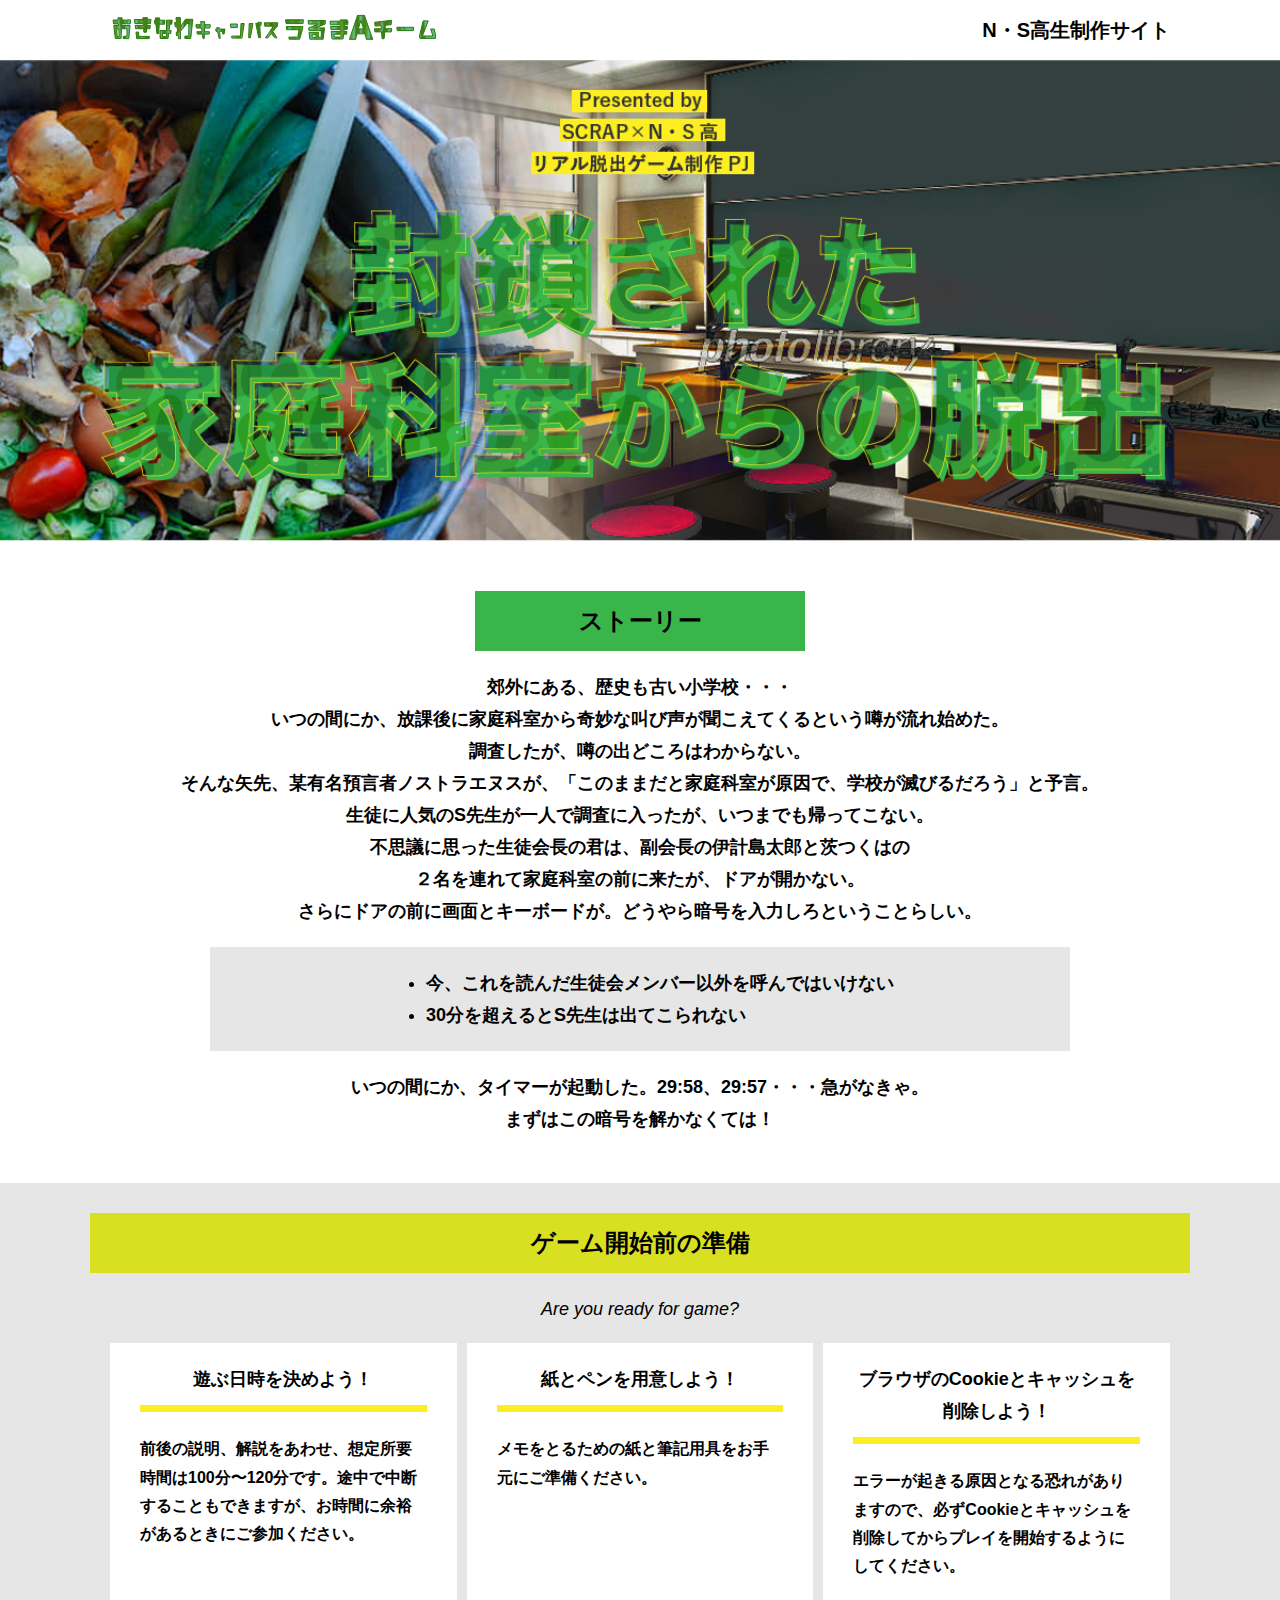
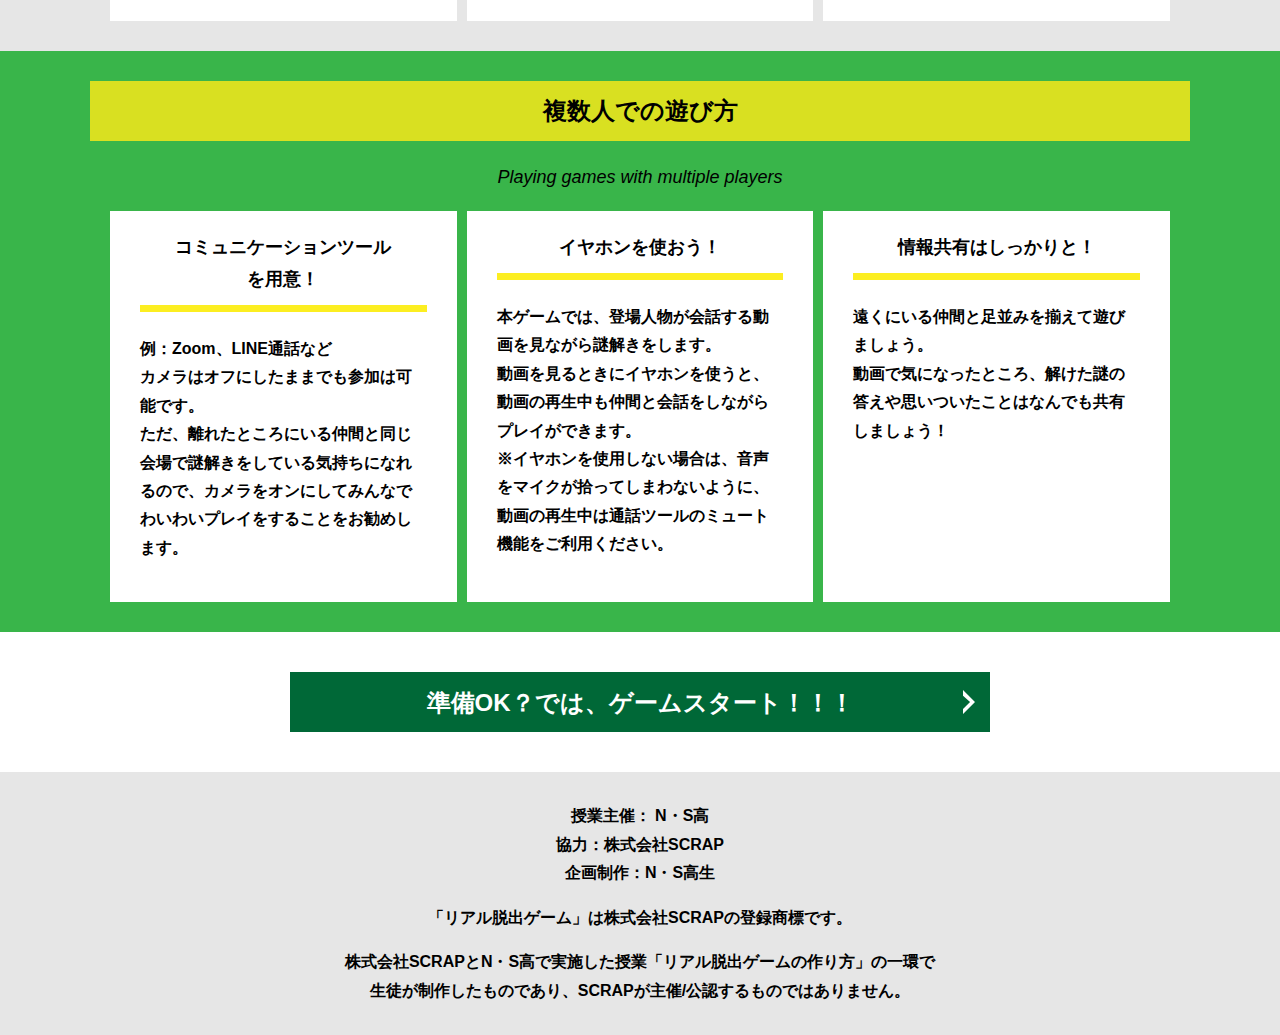
==== real-escape-game-v5/index.html @ c88e67f7 "Add files via upload" ====
<!DOCTYPE html>
<html lang="ja">
<head>
  <meta charset="UTF-8">
  <meta http-equiv="X-UA-Compatible" content="IE=edge">
  <meta name="viewport" content="width=device-width, initial-scale=1.0">
  <title>封鎖された家庭科室からの脱出 │ Project N</title>
  <link rel="stylesheet" href="assets/css/normalize.css">
  <link rel="stylesheet" href="assets/css/style.css">
</head>
<body>
  <svg width="0" height="0" class="hidden">
    <symbol xmlns="http://www.w3.org/2000/svg" viewBox="0 0 12.47 24.94" id="arrow" class="arrow_svg">
      <title>arrow</title>
      <polygon points="0 24.94 0 19.66 7.35 12.47 0 5.92 0 0 12.47 12.47 0 24.94"/>
    </symbol>
  </svg>
  <header class="header">
    <div class="container">
      <div class="header__logo"><img src="assets/images/logo.svg" alt="チームロゴ"></div>
      <div class="header__name">N・S高生制作サイト</div>
    </div>
  </header>
  <main class="main index-page">
    <!-- タイトルエリア　ここから -->
    <h1 class="main-title"><img src="assets/images/top-image.png" alt="Presented by SCRAP×N・S高リアル脱出ゲーム制作PJ 封鎖された家庭科室からの脱出"></h1>
    <!-- タイトルエリア　ここまで -->
    <section class="section section--story">
      <div class="container">
        <h2 class="section-title section-title--keycolor section-title--story">ストーリー</h2>
        <div class="story">
          <p class="text-center">郊外にある、歴史も古い小学校・・・<br>
            いつの間にか、放課後に家庭科室から奇妙な叫び声が聞こえてくるという噂が流れ始めた。<br>
            調査したが、噂の出どころはわからない。<br>
            そんな矢先、某有名預言者ノストラエヌスが、「このままだと家庭科室が原因で、学校が滅びるだろう」と予言。<br>
            生徒に人気のS先生が一人で調査に入ったが、いつまでも帰ってこない。<br>
            不思議に思った生徒会長の君は、副会長の伊計島太郎と茨つくはの<br>
            ２名を連れて家庭科室の前に来たが、ドアが開かない。<br>
            さらにドアの前に画面とキーボードが。どうやら暗号を入力しろということらしい。</p>
          <div class="story__note__outer bg-color--gray">
            <ul class="story__note">
              <li>今、これを読んだ生徒会メンバー以外を呼んではいけない</li>
              <li>30分を超えるとS先生は出てこられない</li>
            </ul>
          </div>
          <p class="text-center">いつの間にか、タイマーが起動した。29:58、29:57・・・急がなきゃ。<br>
            まずはこの暗号を解かなくては！</p>
        </div>
      </div>
    </section>
    <section class="section bg-color--gray">
      <div class="container">
        <h2 class="section-title">ゲーム開始前の準備</h2>
        <p class="font-eng text-center">Are you ready for game?</p>
        <!--
          class名"row"内のclass名"column"が横並びになります。
          改行する場合は以下のように追加してください。
          <div class="row">
            <div class="column">
              ～ 内容 ～
            </div>
          </div>
        -->
        <div class="row">
          <div class="column">
            <div class="card">
              <h3 class="card__title">遊ぶ日時を決めよう！</h3>
              <p class="card__content">前後の説明、解説をあわせ、想定所要時間は100分〜120分です。途中で中断することもできますが、お時間に余裕があるときにご参加ください。</p>
            </div>
          </div>
          <div class="column">
            <div class="card">
              <h3 class="card__title">紙とペンを用意しよう！</h3>
              <p class="card__content">メモをとるための紙と筆記用具をお手元にご準備ください。</p>
            </div>
          </div>
          <div class="column">
            <div class="card">
              <h3 class="card__title">ブラウザのCookieとキャッシュを<br>削除しよう！</h3>
              <p class="card__content">エラーが起きる原因となる恐れがありますので、必ずCookieとキャッシュを削除してからプレイを開始するようにしてください。</p>
            </div>
          </div>
        </div>
      </div>
    </section>
    <section class="section bg-color--keycolor">
      <div class="container">
        <h2 class="section-title">複数人での遊び方</h2>
        <p class="font-eng text-center">Playing games with multiple players</p>
        <div class="row">
          <div class="column">
            <div class="card">
              <h3 class="card__title">コミュニケーションツール<br>を用意！</h3>
              <p class="card__content">例：Zoom、LINE通話など<br>
                カメラはオフにしたままでも参加は可能です。<br>
                ただ、離れたところにいる仲間と同じ会場で謎解きをしている気持ちになれるので、カメラをオンにしてみんなでわいわいプレイをすることをお勧めします。</p>
            </div>
          </div>
          <div class="column">
            <div class="card">
              <h3 class="card__title">イヤホンを使おう！</h3>
              <p class="card__content">本ゲームでは、登場人物が会話する動画を見ながら謎解きをします。<br>
                動画を見るときにイヤホンを使うと、動画の再生中も仲間と会話をしながらプレイができます。<br>
                ※イヤホンを使用しない場合は、音声をマイクが拾ってしまわないように、動画の再生中は通話ツールのミュート機能をご利用ください。</p>
            </div>
          </div>
          <div class="column">
            <div class="card">
              <h3 class="card__title">情報共有はしっかりと！</h3>
              <p class="card__content">遠くにいる仲間と足並みを揃えて遊びましょう。<br>
                動画で気になったところ、解けた謎の答えや思いついたことはなんでも共有しましょう！</p>
            </div>
          </div>
        </div>
      </div>
    </section>
    <section class="section">
      <div class="container">
        <a class="btn" href="main.html">準備OK？では、ゲームスタート！！！<svg class="btn__arrow"><use xlink:href="#arrow"></use></svg></a>
      </div>
    </section>
  </main>
  <footer class="footer section bg-color--gray">
    <div class="container">
      <p class="text-center">授業主催： N・S高<br>協力：株式会社SCRAP<br>企画制作：N・S高生</p>
      <p class="text-center">「リアル脱出ゲーム」は株式会社SCRAPの登録商標です。</p>
      <p class="text-center">株式会社SCRAPとN・S高で実施した授業「リアル脱出ゲームの作り方」の一環で<br>生徒が制作したものであり、SCRAPが主催/公認するものではありません。</p>
    </div>
  </footer>
</body>
</html>
---- real-escape-game-v5/assets/css/style.css ----
@charset "UTF-8";
/****************************
 * 共通CSSのテンプレートです。
*****************************/
*,
*::before,
*::after {
  -webkit-box-sizing: border-box;
          box-sizing: border-box;
}

html {
  font-size: 18px;
  -webkit-box-sizing: border-box;
          box-sizing: border-box;
}

body {
  overflow-x: hidden;
  font-family: "游ゴシック体", "Yu Gothic", YuGothic, "ヒラギノ角ゴ Pro", "Hiragino Kaku Gothic Pro", "メイリオ", "Meiryo", sans-serif;
  font-size: 18px;
  line-height: 1.77778;
  font-weight: bold;
  text-decoration: none;
  border: none;
  list-style: none;
  color: #000;
  margin: 0;
}

img {
  width: 100%;
}

figure {
  margin: 0;
}

figcaption {
  margin-top: 30px;
  font-size: 14px;
}

@media screen and (max-width: 767px) {
  figcaption {
    font-size: 13px;
  }
}

input[type=text] {
  font-size: 18px;
  border: none;
  padding: 25px 35px;
  display: block;
  margin: 0 auto;
  max-width: 580px;
  width: 100%;
}

::-webkit-input-placeholder {
  color: #999;
}

:-ms-input-placeholder {
  color: #999;
}

::-ms-input-placeholder {
  color: #999;
}

::placeholder {
  color: #999;
}

button {
  cursor: pointer;
  display: block;
  border: none;
  margin: 0 auto;
  background-color: #006837;
  color: #fff;
  width: 287px;
  height: 55px;
}

/*******************
* Layout
*******************/
.section {
  padding-top: 30px;
  padding-bottom: 30px;
}

.section--clear {
  /* ステージクリア画面 */
  position: fixed;
  display: none;
  /* 読み込み時に一瞬表示されるのを防ぐ */
  -webkit-box-pack: center;
      -ms-flex-pack: center;
          justify-content: center;
  -webkit-box-align: center;
      -ms-flex-align: center;
          align-items: center;
  top: 0;
  bottom: 0;
  left: 0;
  right: 0;
  z-index: 200;
}

.section--clear.isClear {
  display: -webkit-box;
  display: -ms-flexbox;
  display: flex;
}

.container {
  width: 1100px;
  padding-left: 20px;
  padding-right: 20px;
  margin: 0 auto;
}

@media screen and (max-width: 1100px) {
  .container {
    width: calc(100% - 40px);
  }
}

.row {
  display: -webkit-box;
  display: -ms-flexbox;
  display: flex;
  -ms-flex-line-pack: stretch;
      align-content: stretch;
  gap: 10px;
}

.row + .row {
  margin-top: 20px;
}

.column {
  width: 100%;
}

.card {
  background-color: #fff;
  margin-bottom: 20px;
  height: 100%;
}

.card__title {
  font-size: 18px;
  text-align: center;
  margin: 0;
  padding: 20px 30px;
  position: relative;
  cursor: pointer;
}

.card__content {
  -webkit-transition: all 0.3s;
  transition: all 0.3s;
  font-size: 16px;
  padding: 20px 30px;
  margin: 0;
  position: relative;
}

.card__content::before {
  display: block;
  content: '';
  width: calc(100% - 60px);
  height: 7px;
  background-color: #fcee21;
  position: absolute;
  top: -10px;
  left: 30px;
}

.hint-page .card {
  height: auto;
}

.hint-page .card__content {
  display: none;
  text-align: center;
}

.hint-page .card__arrow {
  position: absolute;
  top: calc(50% - 12px);
  right: 45px;
  -webkit-transform: rotate(90deg);
          transform: rotate(90deg);
  -webkit-transition: all 0.3s;
  transition: all 0.3s;
  fill: #009245;
  width: 12px;
  height: 24px;
}

.hint-page .card.is-open .card__content {
  display: block;
}

.hint-page .card.is-open .card__arrow {
  -webkit-transform: rotate(-90deg);
          transform: rotate(-90deg);
}

.box {
  padding: 35px 30px;
}

.youtube {
  position: relative;
  width: 100%;
  padding-top: 56.25%;
}

.youtube iframe {
  position: absolute;
  top: 0;
  left: 0;
  width: 100%;
  height: 100%;
}

.youtube__container {
  max-width: 800px;
  margin: 0 auto;
}

/*********************
* Color
*********************/
.bg-color--keycolor {
  background-color: #39b54a;
}

.bg-color--subcolor {
  background-color: #d9e021;
}

.bg-color--gray {
  background-color: #e6e6e6;
}

/*********************
* title
**********************/
.main-title {
  margin: 0;
}

.sub-title {
  text-align: center;
  font-size: 18px;
  line-height: 1.66667;
}

.sub-title__bg {
  background-color: #fcee21;
  padding-left: 1rem;
  padding-right: 1rem;
}

.section-title {
  font-size: 24px;
  line-height: 1.75;
  text-align: center;
  padding: 9px 20px;
  background-color: #d9e021;
  margin: 0 -20px 20px -20px;
}

.section-title__stage {
  display: inline-block;
  margin-right: 2rem;
}

.section-title--keycolorlight {
  background-color: #8cc63f;
}

.section-title--keycolorlight .section-title__stage {
  color: #fff;
}

.section-title--keycolor {
  background-color: #39b54a;
}

.section-title--story {
  width: 330px;
  margin: 0 auto 20px;
}

.section-title--border {
  position: relative;
  font-size: 30px;
  text-align: center;
  line-height: 1.06667;
  margin: 0;
  padding-bottom: 15px;
  color: #006837;
}

.section-title--border::after {
  position: absolute;
  bottom: 0;
  left: calc(50% - 95px);
  display: block;
  content: '';
  background-color: #fff;
  height: 2.6px;
  width: 190px;
}

/******************
* text
******************/
.font-eng {
  font-style: italic;
  font-weight: normal;
}

/*************************
* Button
*************************/
.btn {
  display: block;
  text-decoration: none;
  cursor: pointer;
  background-color: #006837;
  color: #fff;
  font-size: 24px;
  line-height: 1.54167;
  text-align: center;
  padding: 11.5px;
  width: calc(100% - 40px);
  max-width: 700px;
  margin: 10px auto;
  position: relative;
}

.btn:hover {
  opacity: 0.7;
}

.btn__arrow {
  position: absolute;
  top: calc(50% - 12px);
  right: 15px;
  fill: #fff;
  width: 12px;
  height: 24px;
}

/****************
* header
*****************/
.header {
  background-color: #fff;
  height: 60px;
}

.header .container {
  display: -webkit-box;
  display: -ms-flexbox;
  display: flex;
  -webkit-box-pack: justify;
      -ms-flex-pack: justify;
          justify-content: space-between;
  -webkit-box-align: center;
      -ms-flex-align: center;
          align-items: center;
  height: 100%;
}

.header__logo {
  width: 330px;
  height: 42px;
}

.header__name {
  font-size: 20px;
  line-height: 1.1;
}

.footer {
  font-size: 16px;
}

.footer p:first-child {
  margin-top: 0;
}

.footer p:last-child {
  margin-bottom: 0;
}

/********************
* main
********************/
.story__note {
  margin: 0;
}

.story__note__outer {
  width: 860px;
  display: -webkit-box;
  display: -ms-flexbox;
  display: flex;
  padding: 20px;
  margin: 20px auto;
  -webkit-box-pack: center;
      -ms-flex-pack: center;
          justify-content: center;
}

@media screen and (max-width: 940px) {
  .story__note__outer {
    width: 100%;
  }
}

.stage-column__container + .stage-column__container {
  border-top: 2px solid #fff;
}

.answer {
  font-size: 18px;
  margin-bottom: 20px;
  line-height: 80px;
  word-spacing: 20px;
}

.err-message {
  color: #c1272d;
  font-size: 18px;
  text-align: center;
}

.link-hint {
  text-align: center;
  display: block;
  margin-top: 20px;
}

.clear-message {
  background-color: #d9e021;
  padding: 30px 30px 60px;
  position: relative;
}

.clear-message__title {
  position: relative;
  display: block;
  text-align: center;
  color: #006837;
  font-size: 30px;
  padding-bottom: 10px;
  margin-bottom: 35px;
}

.clear-message__title::after {
  content: '';
  position: absolute;
  display: block;
  width: 183px;
  height: 2px;
  background-color: #fff;
  bottom: 0;
  left: calc(50% - (183px/2));
}

.clear-message__content {
  text-align: center;
}

.clear-message__btn {
  position: absolute;
  bottom: -30px;
  left: calc(50% - 144px);
  width: 288px;
  margin: 0;
}

/********************
* Utility
********************/
.text-center {
  text-align: center;
}

.text-left {
  text-align: left;
}

.text-right {
  text-align: right;
}

.hidden {
  display: none;
}
/*# sourceMappingURL=style.css.map */
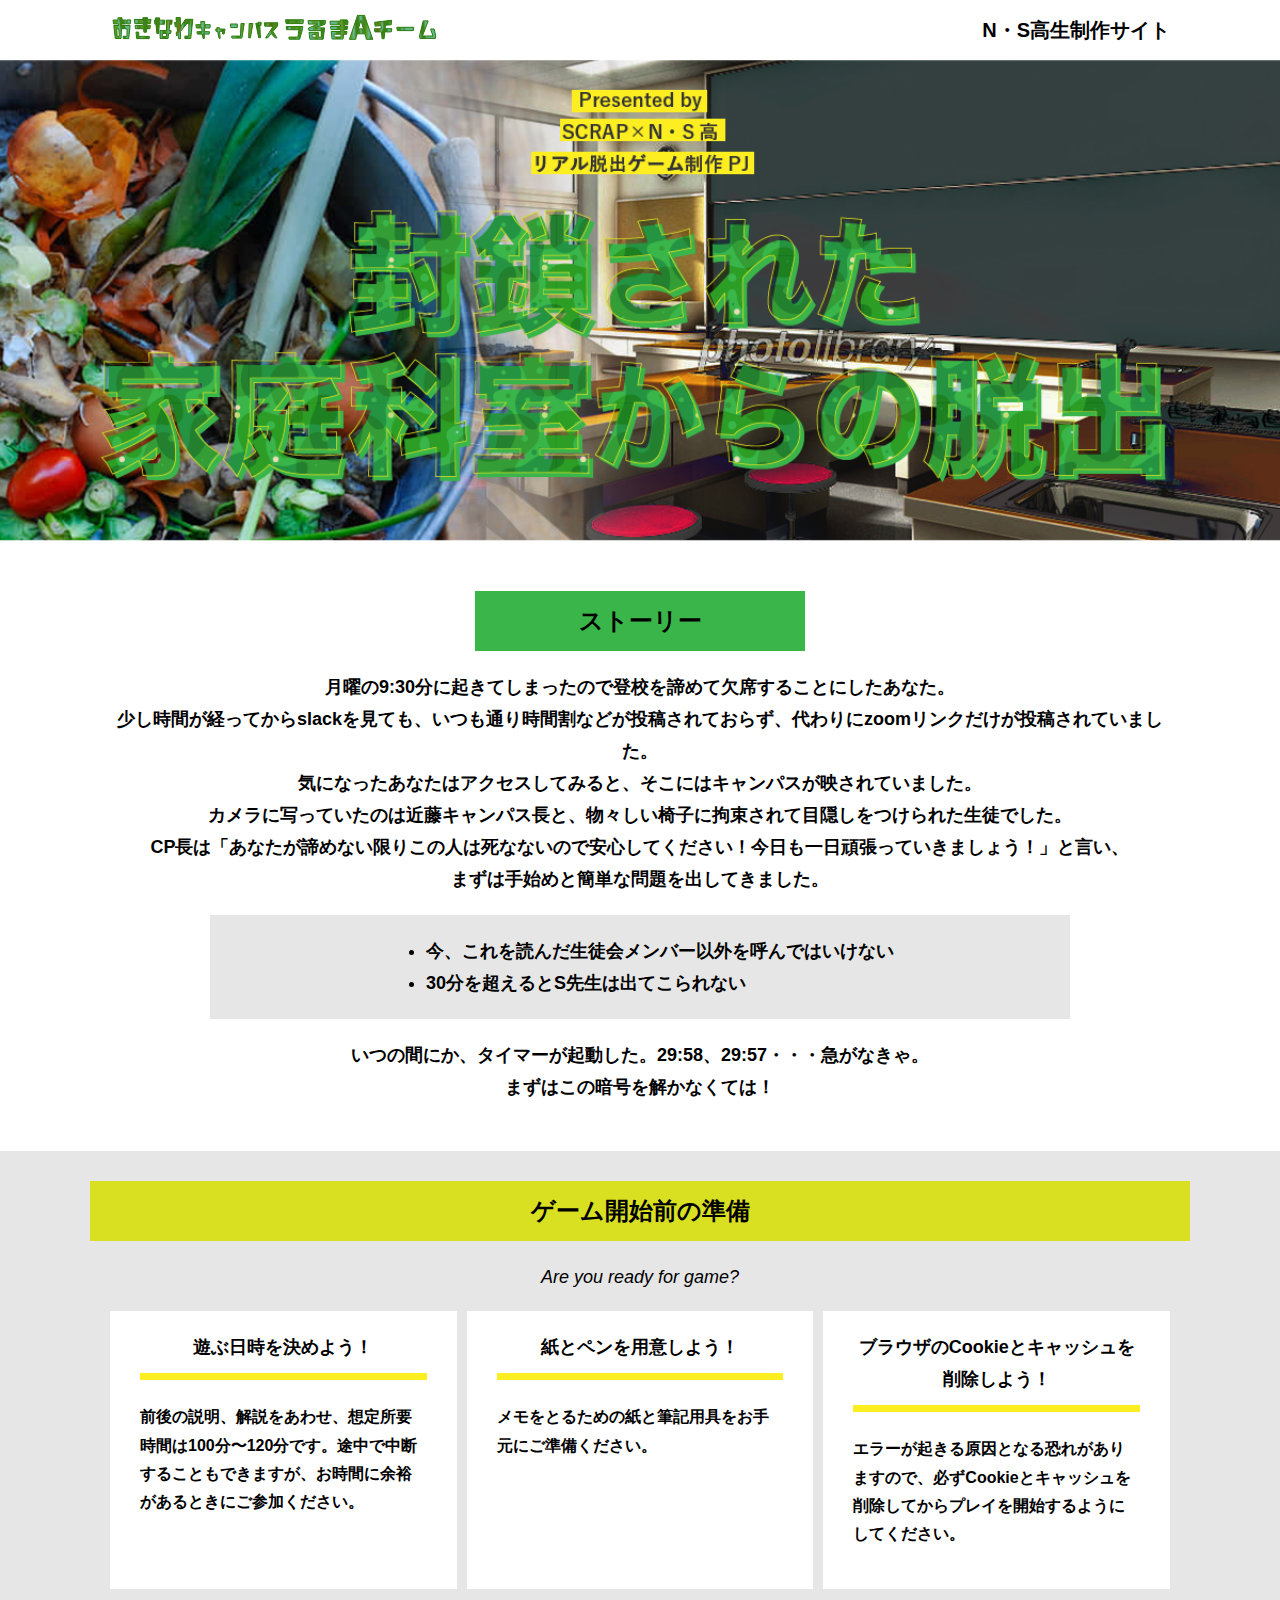
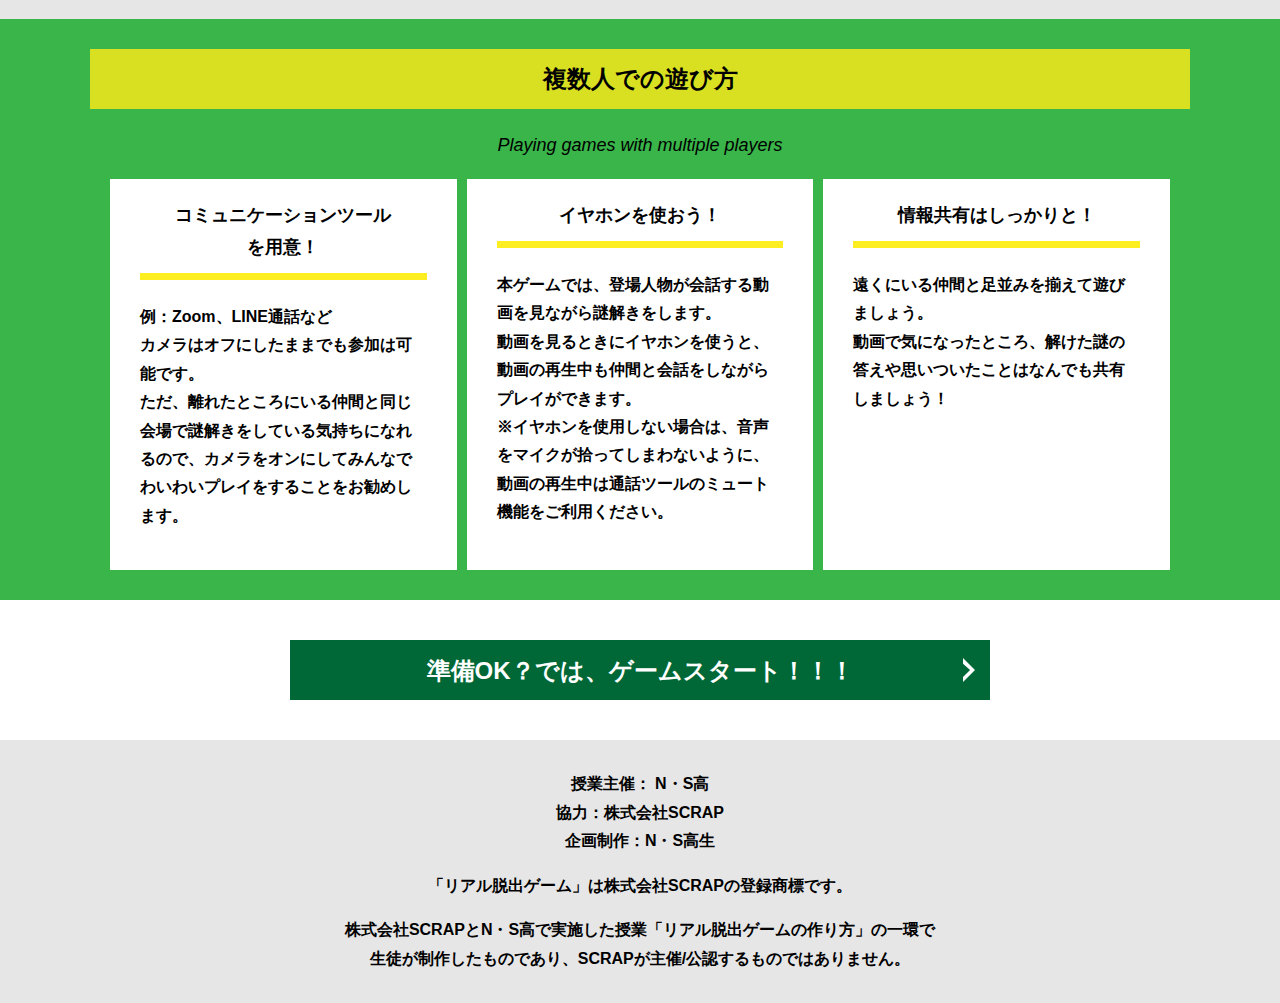
==== commit 91ece5b3: "Update index.html" ====
--- a/real-escape-game-v5/index.html
+++ b/real-escape-game-v5/index.html
@@ -4,7 +4,7 @@
   <meta charset="UTF-8">
   <meta http-equiv="X-UA-Compatible" content="IE=edge">
   <meta name="viewport" content="width=device-width, initial-scale=1.0">
-  <title>封鎖された家庭科室からの脱出 │ Project N</title>
+  <title>SHOW │ Project N</title>
   <link rel="stylesheet" href="assets/css/normalize.css">
   <link rel="stylesheet" href="assets/css/style.css">
 </head>
@@ -29,14 +29,12 @@
       <div class="container">
         <h2 class="section-title section-title--keycolor section-title--story">ストーリー</h2>
         <div class="story">
-          <p class="text-center">郊外にある、歴史も古い小学校・・・<br>
-            いつの間にか、放課後に家庭科室から奇妙な叫び声が聞こえてくるという噂が流れ始めた。<br>
-            調査したが、噂の出どころはわからない。<br>
-            そんな矢先、某有名預言者ノストラエヌスが、「このままだと家庭科室が原因で、学校が滅びるだろう」と予言。<br>
-            生徒に人気のS先生が一人で調査に入ったが、いつまでも帰ってこない。<br>
-            不思議に思った生徒会長の君は、副会長の伊計島太郎と茨つくはの<br>
-            ２名を連れて家庭科室の前に来たが、ドアが開かない。<br>
-            さらにドアの前に画面とキーボードが。どうやら暗号を入力しろということらしい。</p>
+          <p class="text-center">月曜の9:30分に起きてしまったので登校を諦めて欠席することにしたあなた。<br>
+            少し時間が経ってからslackを見ても、いつも通り時間割などが投稿されておらず、代わりにzoomリンクだけが投稿されていました。<br>
+            気になったあなたはアクセスしてみると、そこにはキャンパスが映されていました。<br>
+            カメラに写っていたのは近藤キャンパス長と、物々しい椅子に拘束されて目隠しをつけられた生徒でした。<br>
+            CP長は「あなたが諦めない限りこの人は死なないので安心してください！今日も一日頑張っていきましょう！」と言い、<br>
+            まずは手始めと簡単な問題を出してきました。</p>
           <div class="story__note__outer bg-color--gray">
             <ul class="story__note">
               <li>今、これを読んだ生徒会メンバー以外を呼んではいけない</li>
@@ -128,4 +126,4 @@
     </div>
   </footer>
 </body>
-</html>+</html>
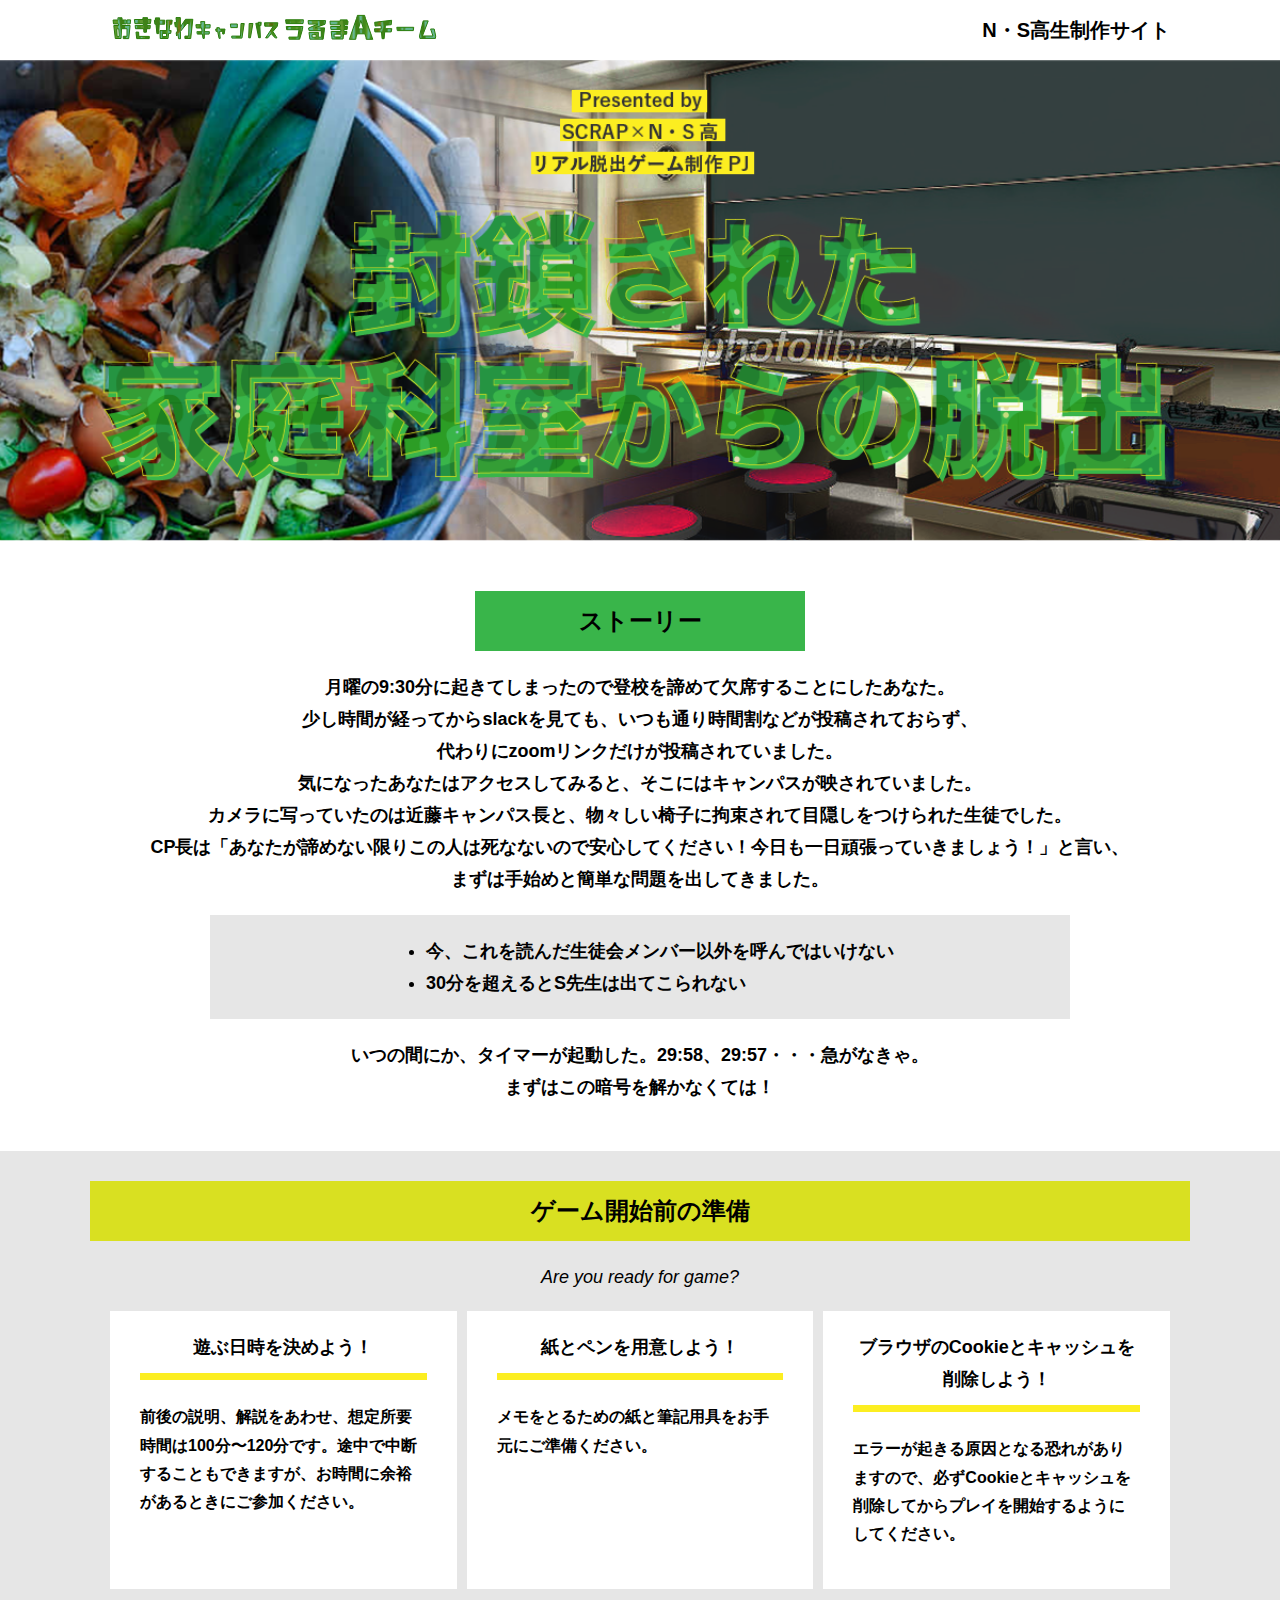
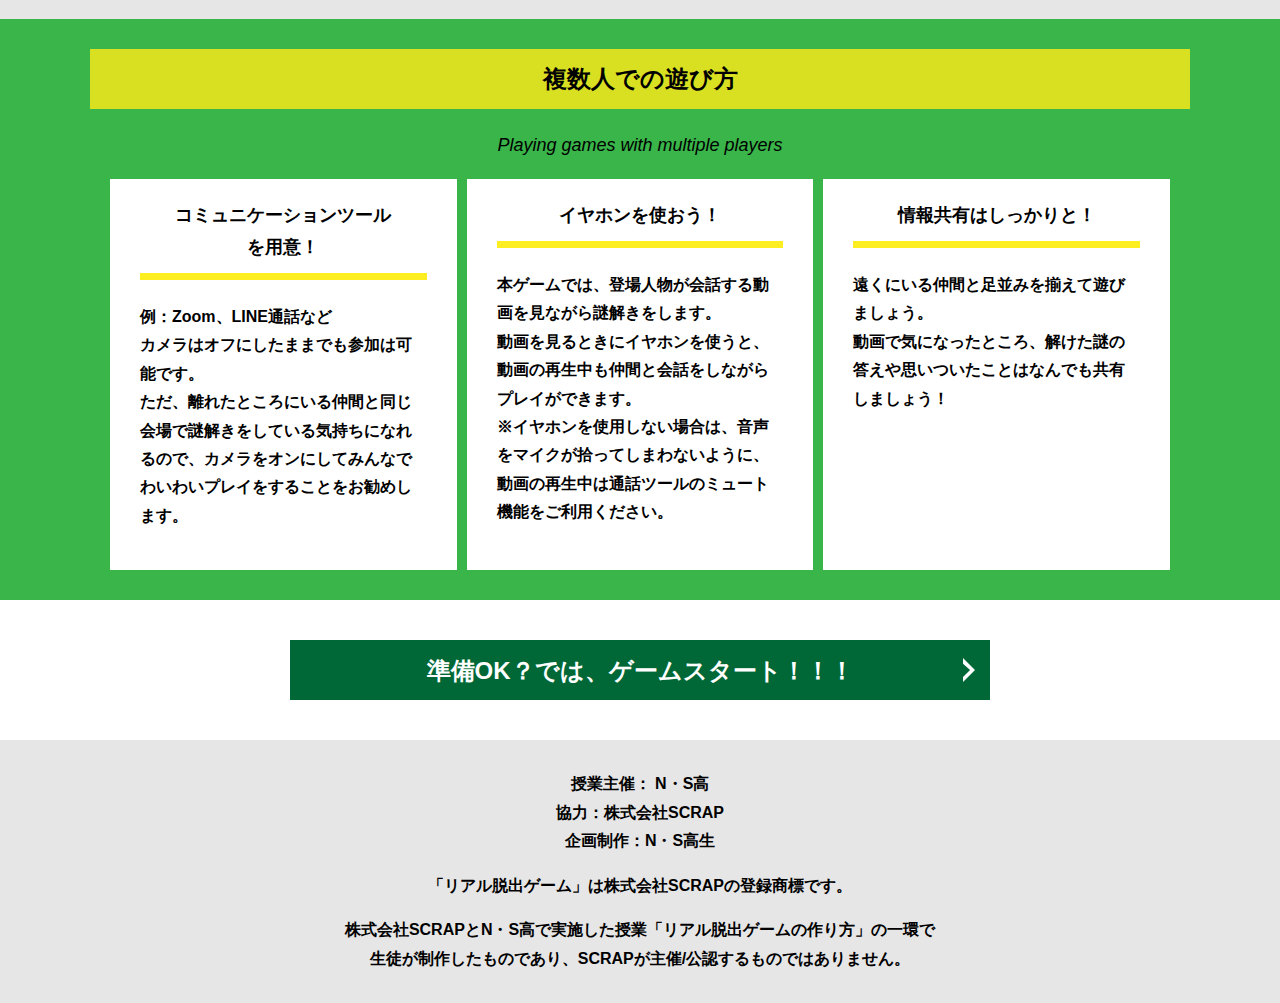
==== commit 533a7586: "Update index.html" ====
--- a/real-escape-game-v5/index.html
+++ b/real-escape-game-v5/index.html
@@ -30,7 +30,8 @@
         <h2 class="section-title section-title--keycolor section-title--story">ストーリー</h2>
         <div class="story">
           <p class="text-center">月曜の9:30分に起きてしまったので登校を諦めて欠席することにしたあなた。<br>
-            少し時間が経ってからslackを見ても、いつも通り時間割などが投稿されておらず、代わりにzoomリンクだけが投稿されていました。<br>
+            少し時間が経ってからslackを見ても、いつも通り時間割などが投稿されておらず、<br>
+            代わりにzoomリンクだけが投稿されていました。<br>
             気になったあなたはアクセスしてみると、そこにはキャンパスが映されていました。<br>
             カメラに写っていたのは近藤キャンパス長と、物々しい椅子に拘束されて目隠しをつけられた生徒でした。<br>
             CP長は「あなたが諦めない限りこの人は死なないので安心してください！今日も一日頑張っていきましょう！」と言い、<br>
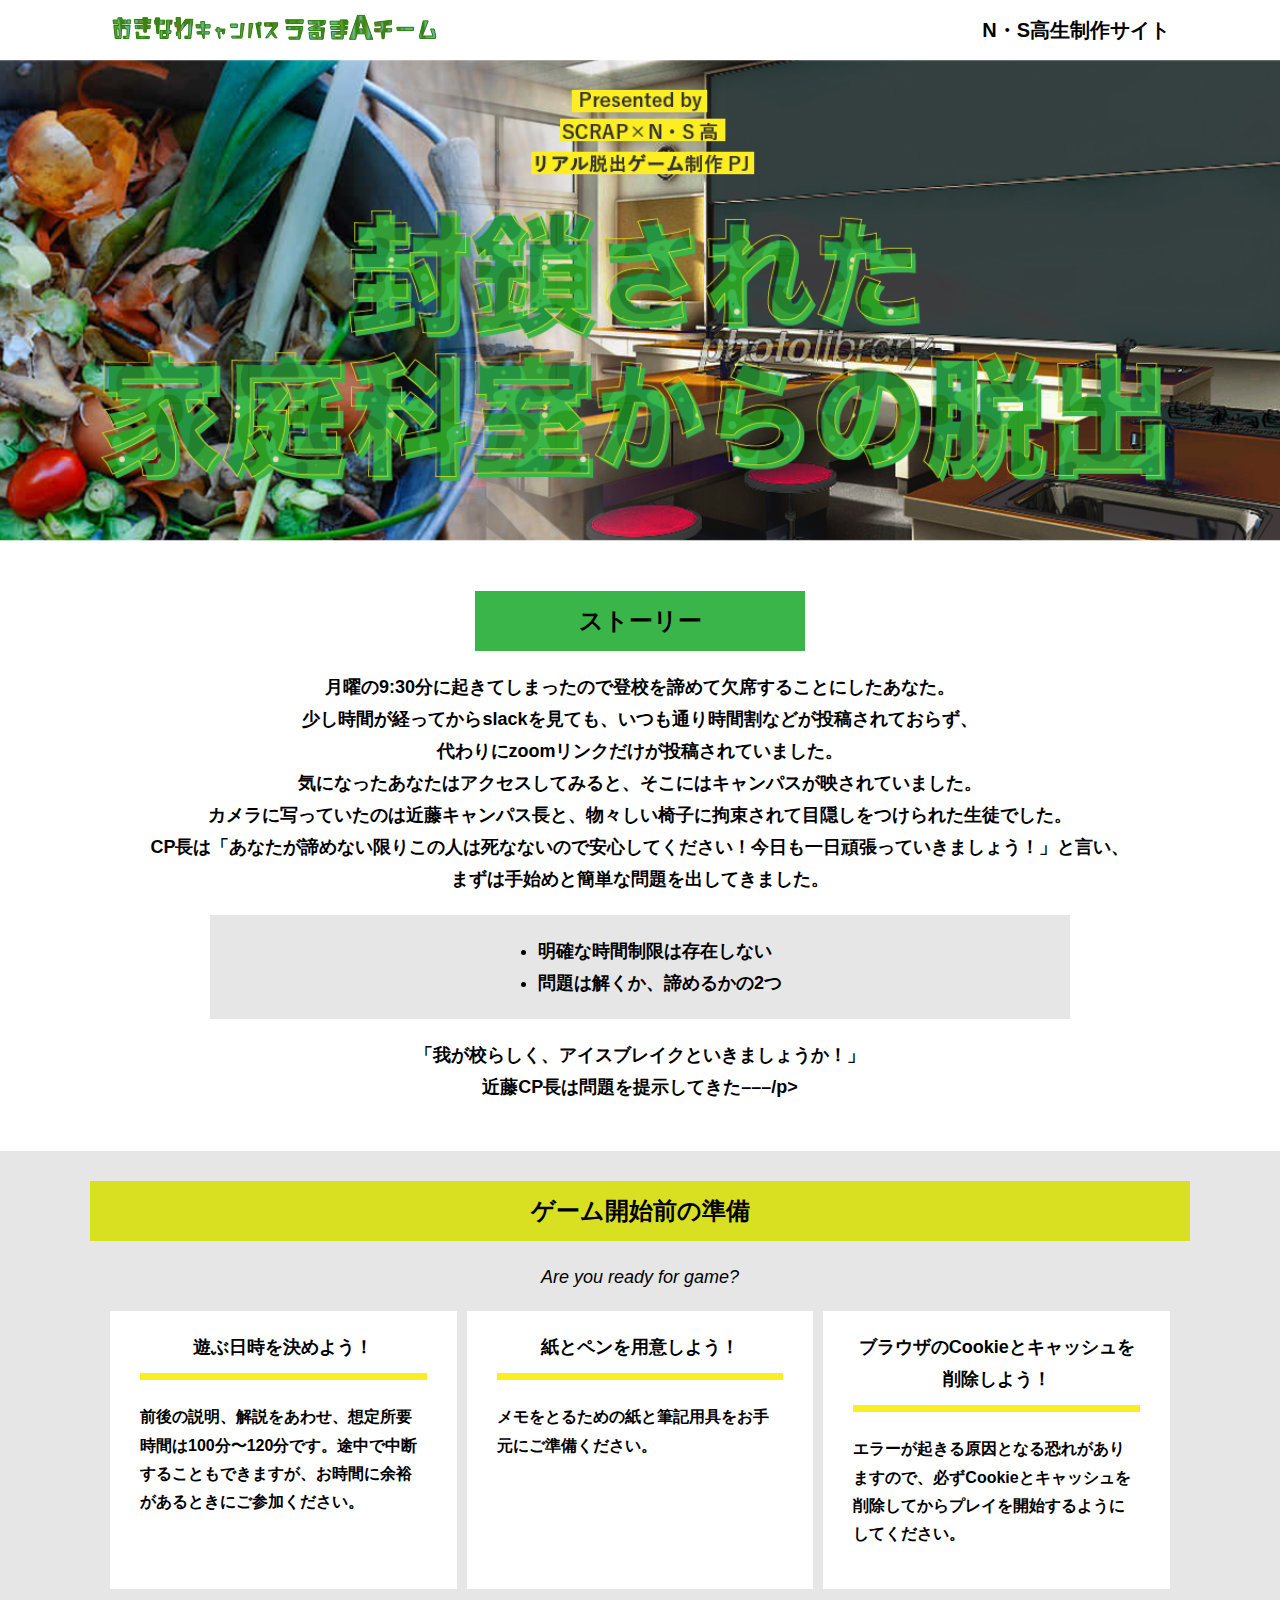
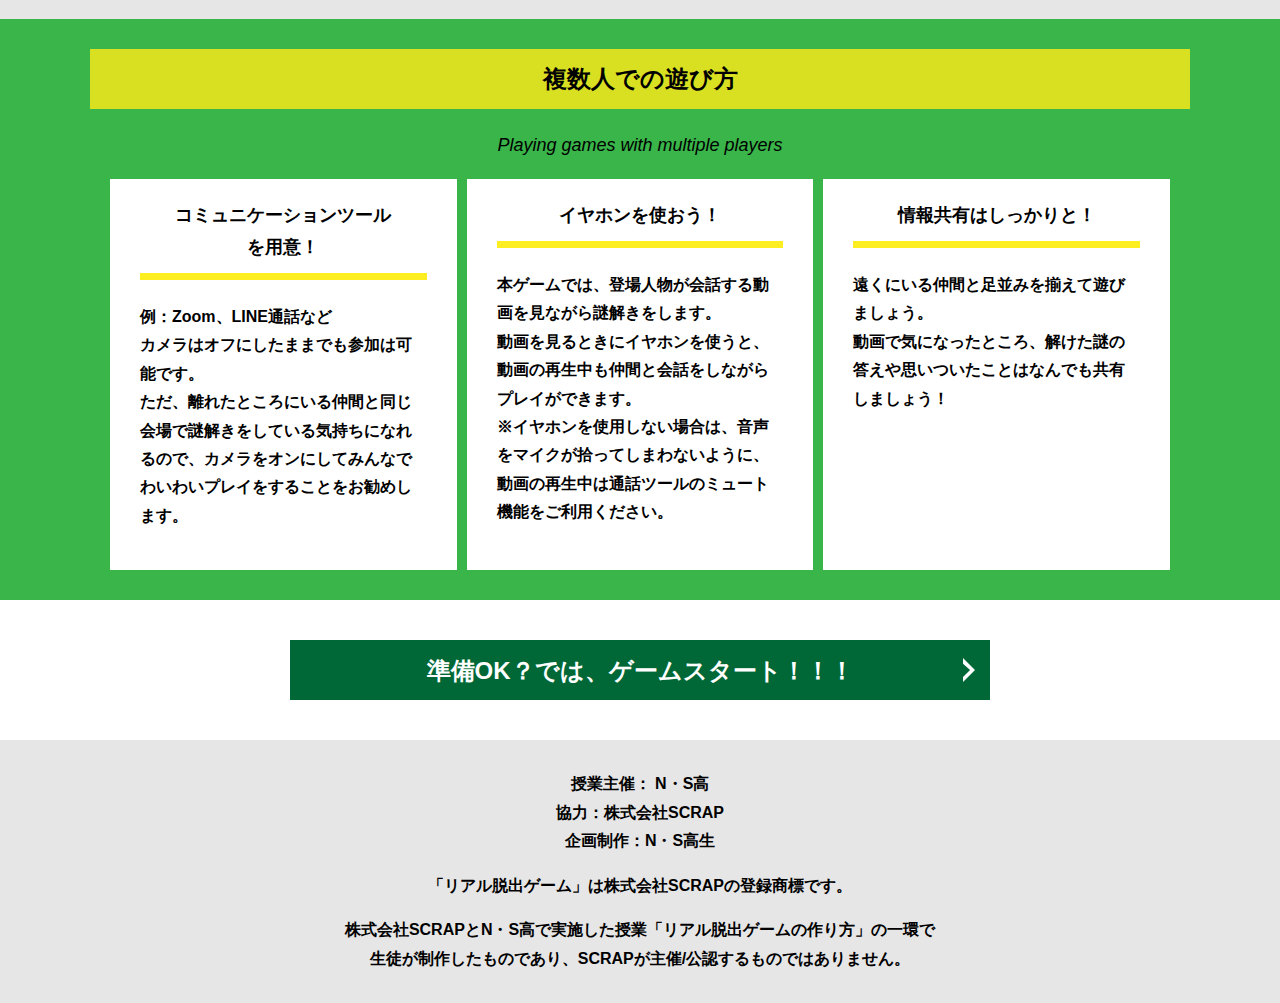
==== commit 7877dbc6: "Update index.html" ====
--- a/real-escape-game-v5/index.html
+++ b/real-escape-game-v5/index.html
@@ -38,12 +38,12 @@
             まずは手始めと簡単な問題を出してきました。</p>
           <div class="story__note__outer bg-color--gray">
             <ul class="story__note">
-              <li>今、これを読んだ生徒会メンバー以外を呼んではいけない</li>
-              <li>30分を超えるとS先生は出てこられない</li>
+              <li>明確な時間制限は存在しない</li>
+              <li>問題は解くか、諦めるかの2つ</li>
             </ul>
           </div>
-          <p class="text-center">いつの間にか、タイマーが起動した。29:58、29:57・・・急がなきゃ。<br>
-            まずはこの暗号を解かなくては！</p>
+          <p class="text-center">「我が校らしく、アイスブレイクといきましょうか！」<br>
+            近藤CP長は問題を提示してきた–––/p>
         </div>
       </div>
     </section>
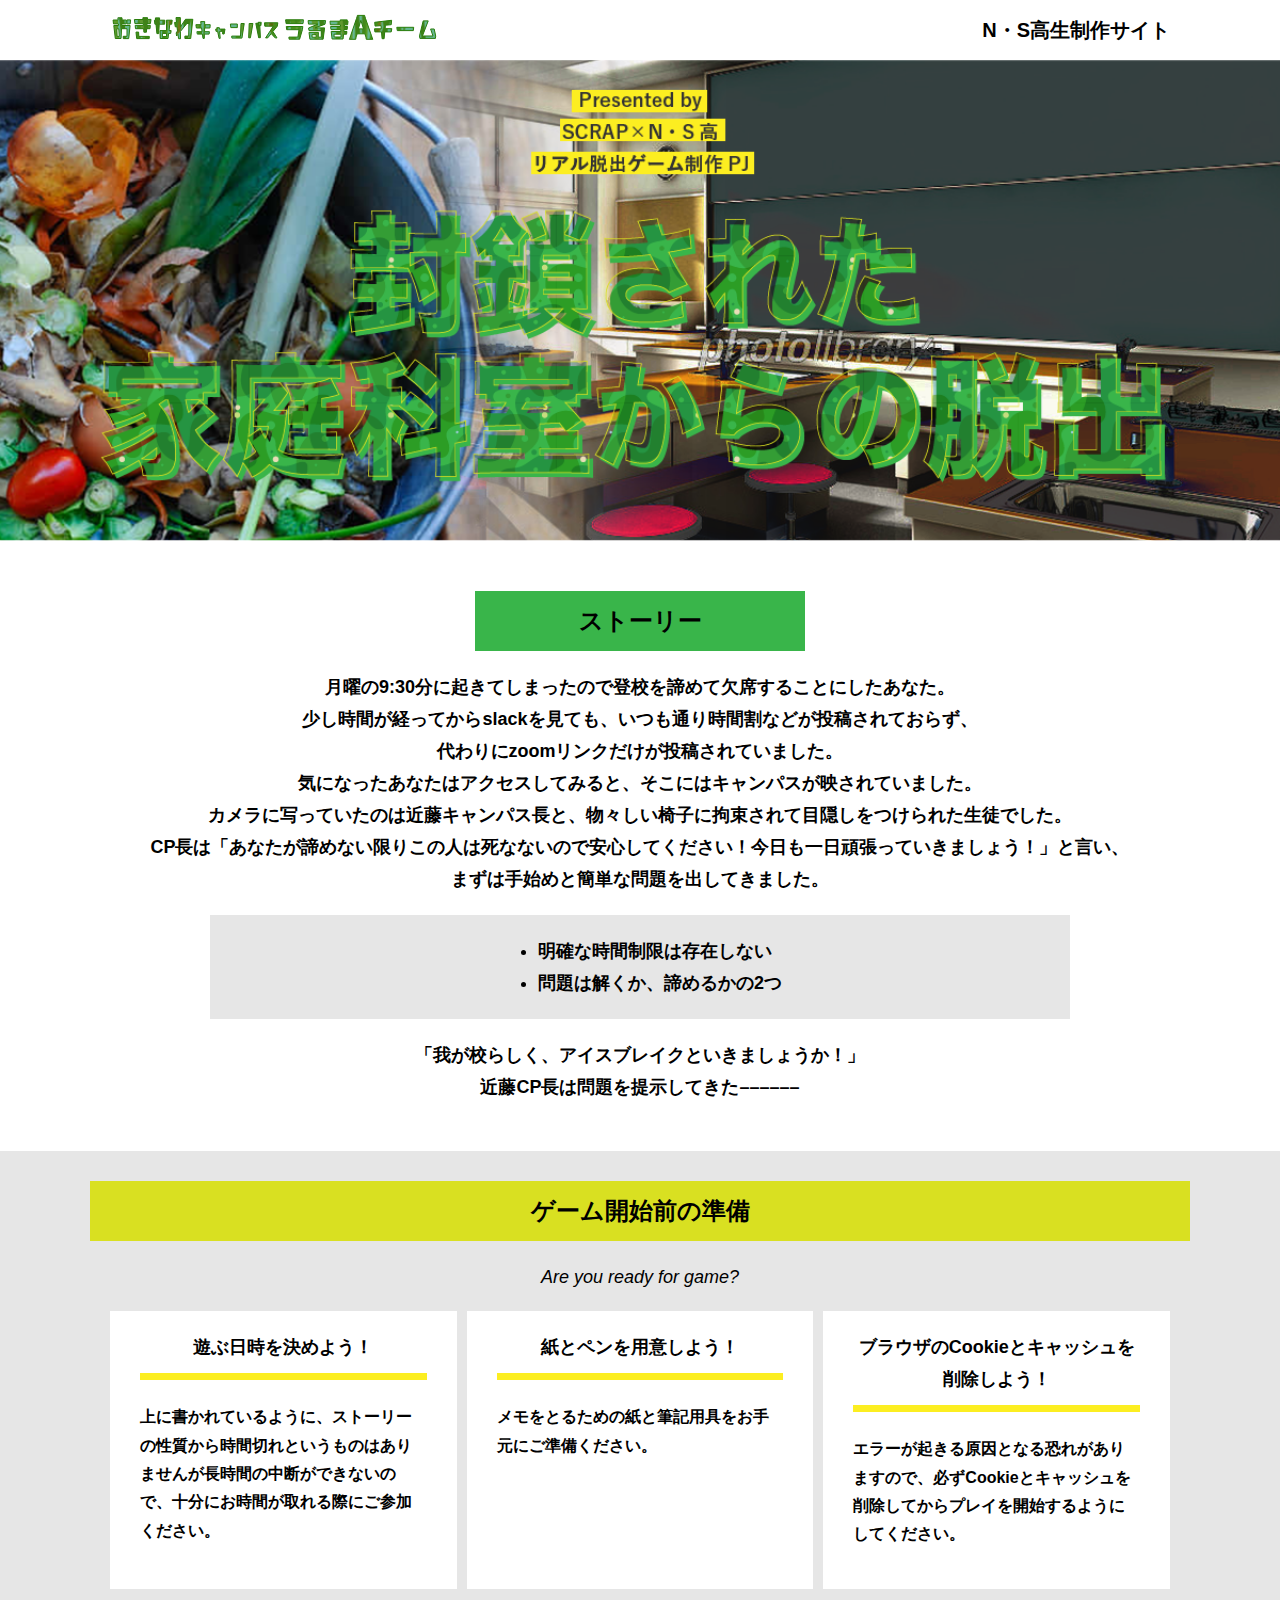
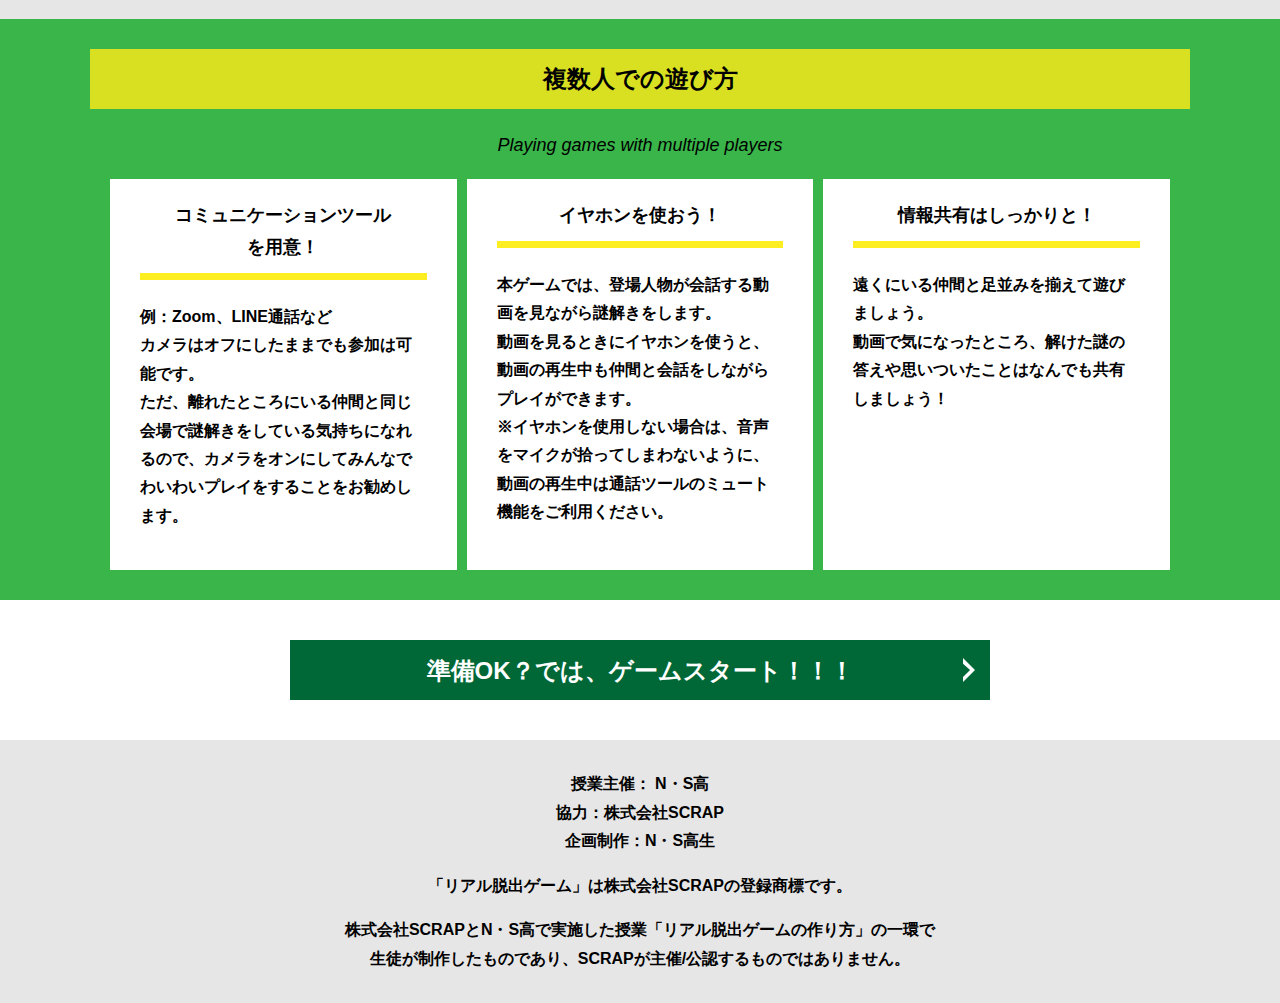
==== commit c0b660c9: "Update index.html" ====
--- a/real-escape-game-v5/index.html
+++ b/real-escape-game-v5/index.html
@@ -43,7 +43,7 @@
             </ul>
           </div>
           <p class="text-center">「我が校らしく、アイスブレイクといきましょうか！」<br>
-            近藤CP長は問題を提示してきた–––/p>
+            近藤CP長は問題を提示してきた––––––</p>
         </div>
       </div>
     </section>
@@ -64,7 +64,7 @@
           <div class="column">
             <div class="card">
               <h3 class="card__title">遊ぶ日時を決めよう！</h3>
-              <p class="card__content">前後の説明、解説をあわせ、想定所要時間は100分〜120分です。途中で中断することもできますが、お時間に余裕があるときにご参加ください。</p>
+              <p class="card__content">上に書かれているように、ストーリーの性質から時間切れというものはありませんが長時間の中断ができないので、十分にお時間が取れる際にご参加ください。</p>
             </div>
           </div>
           <div class="column">
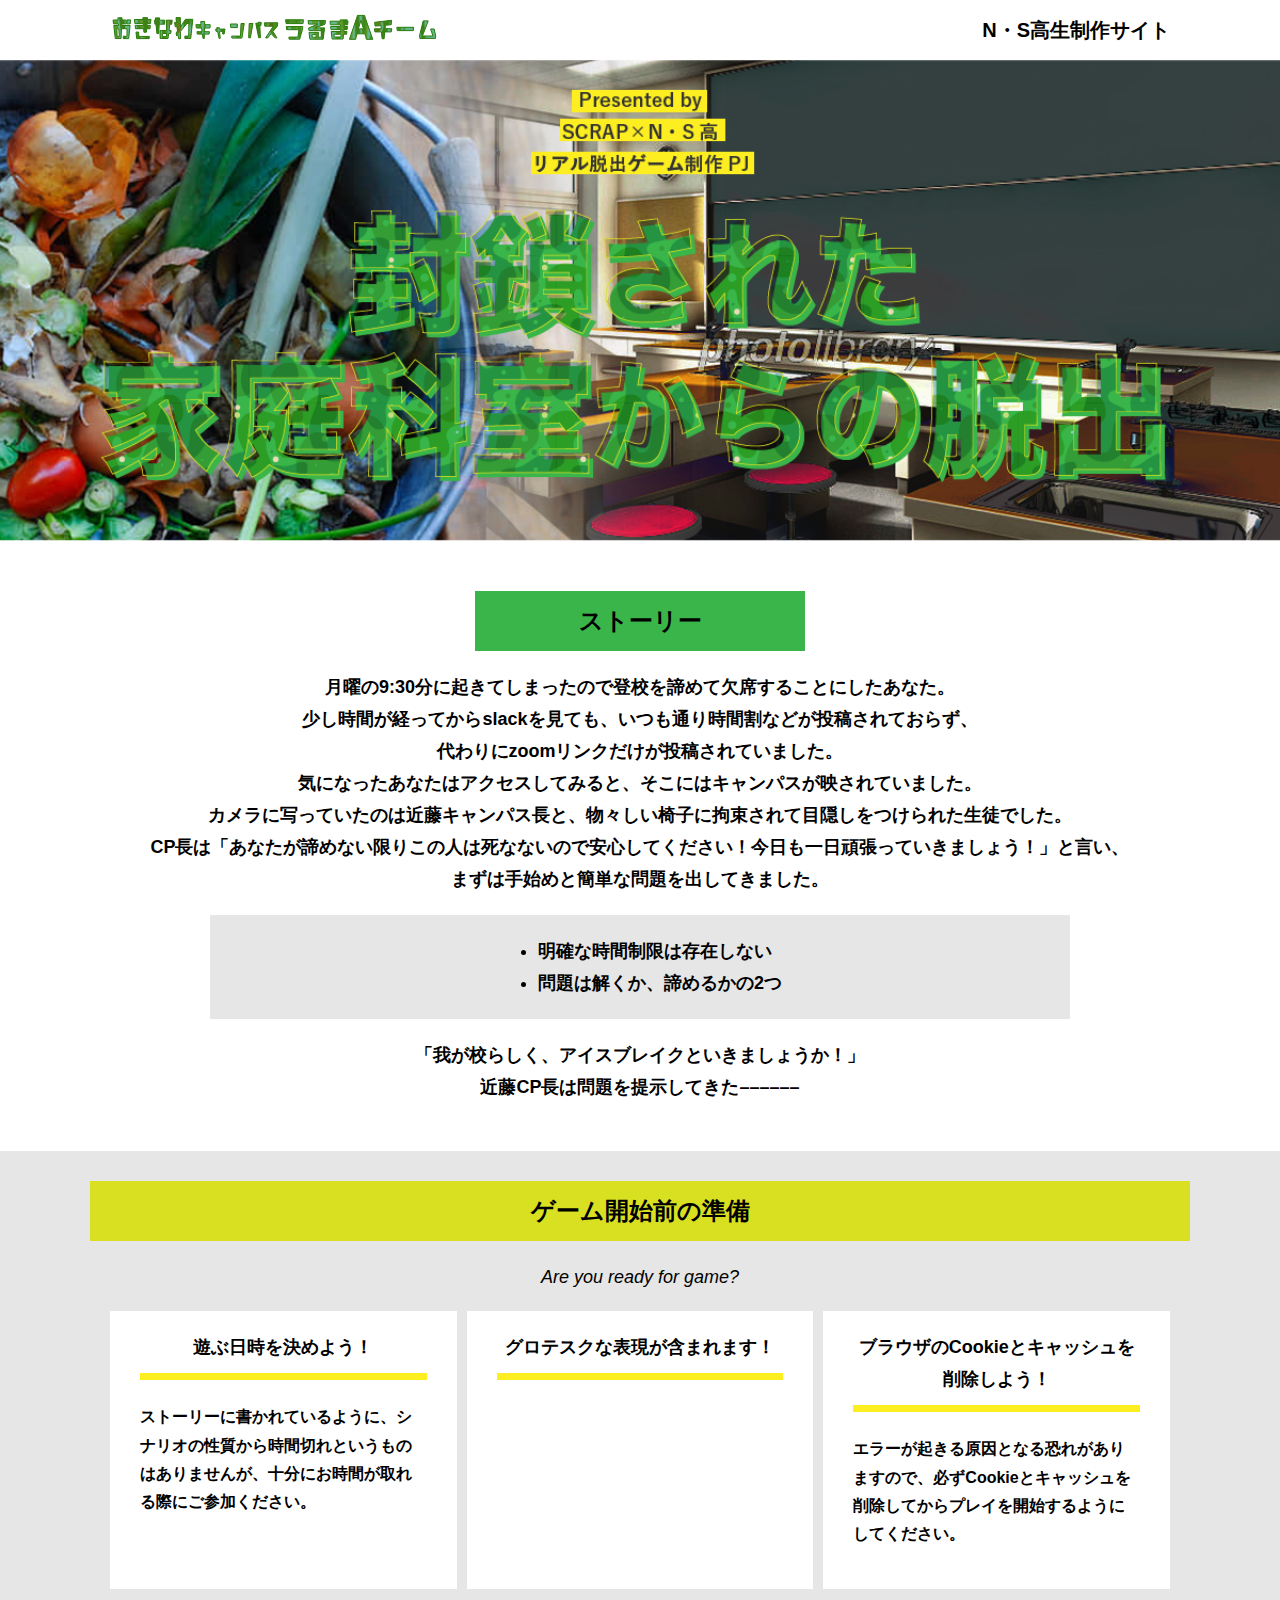
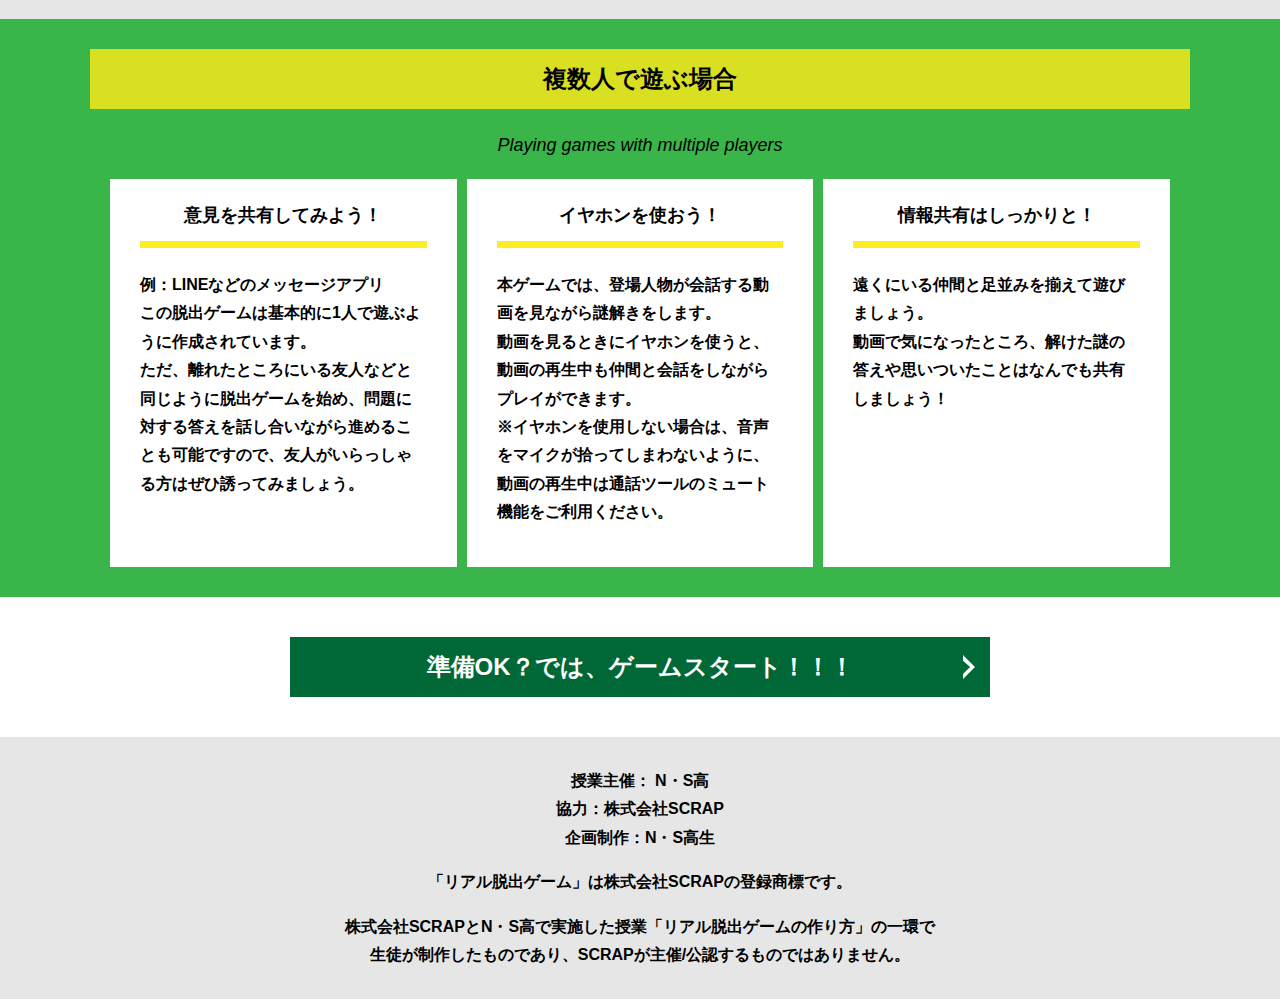
==== commit 2d4fe66e: "Update index.html" ====
--- a/real-escape-game-v5/index.html
+++ b/real-escape-game-v5/index.html
@@ -64,13 +64,13 @@
           <div class="column">
             <div class="card">
               <h3 class="card__title">遊ぶ日時を決めよう！</h3>
-              <p class="card__content">上に書かれているように、ストーリーの性質から時間切れというものはありませんが長時間の中断ができないので、十分にお時間が取れる際にご参加ください。</p>
+              <p class="card__content">ストーリーに書かれているように、シナリオの性質から時間切れというものはありませんが、十分にお時間が取れる際にご参加ください。</p>
             </div>
           </div>
           <div class="column">
             <div class="card">
-              <h3 class="card__title">紙とペンを用意しよう！</h3>
-              <p class="card__content">メモをとるための紙と筆記用具をお手元にご準備ください。</p>
+              <h3 class="card__title">グロテスクな表現が含まれます！</h3>
+              <p class="card__content"></p>
             </div>
           </div>
           <div class="column">
@@ -84,15 +84,15 @@
     </section>
     <section class="section bg-color--keycolor">
       <div class="container">
-        <h2 class="section-title">複数人での遊び方</h2>
+        <h2 class="section-title">複数人で遊ぶ場合</h2>
         <p class="font-eng text-center">Playing games with multiple players</p>
         <div class="row">
           <div class="column">
             <div class="card">
-              <h3 class="card__title">コミュニケーションツール<br>を用意！</h3>
-              <p class="card__content">例：Zoom、LINE通話など<br>
-                カメラはオフにしたままでも参加は可能です。<br>
-                ただ、離れたところにいる仲間と同じ会場で謎解きをしている気持ちになれるので、カメラをオンにしてみんなでわいわいプレイをすることをお勧めします。</p>
+              <h3 class="card__title">意見を共有してみよう！</h3>
+              <p class="card__content">例：LINEなどのメッセージアプリ<br>
+                この脱出ゲームは基本的に1人で遊ぶように作成されています。<br>
+                ただ、離れたところにいる友人などと同じように脱出ゲームを始め、問題に対する答えを話し合いながら進めることも可能ですので、友人がいらっしゃる方はぜひ誘ってみましょう。</p>
             </div>
           </div>
           <div class="column">
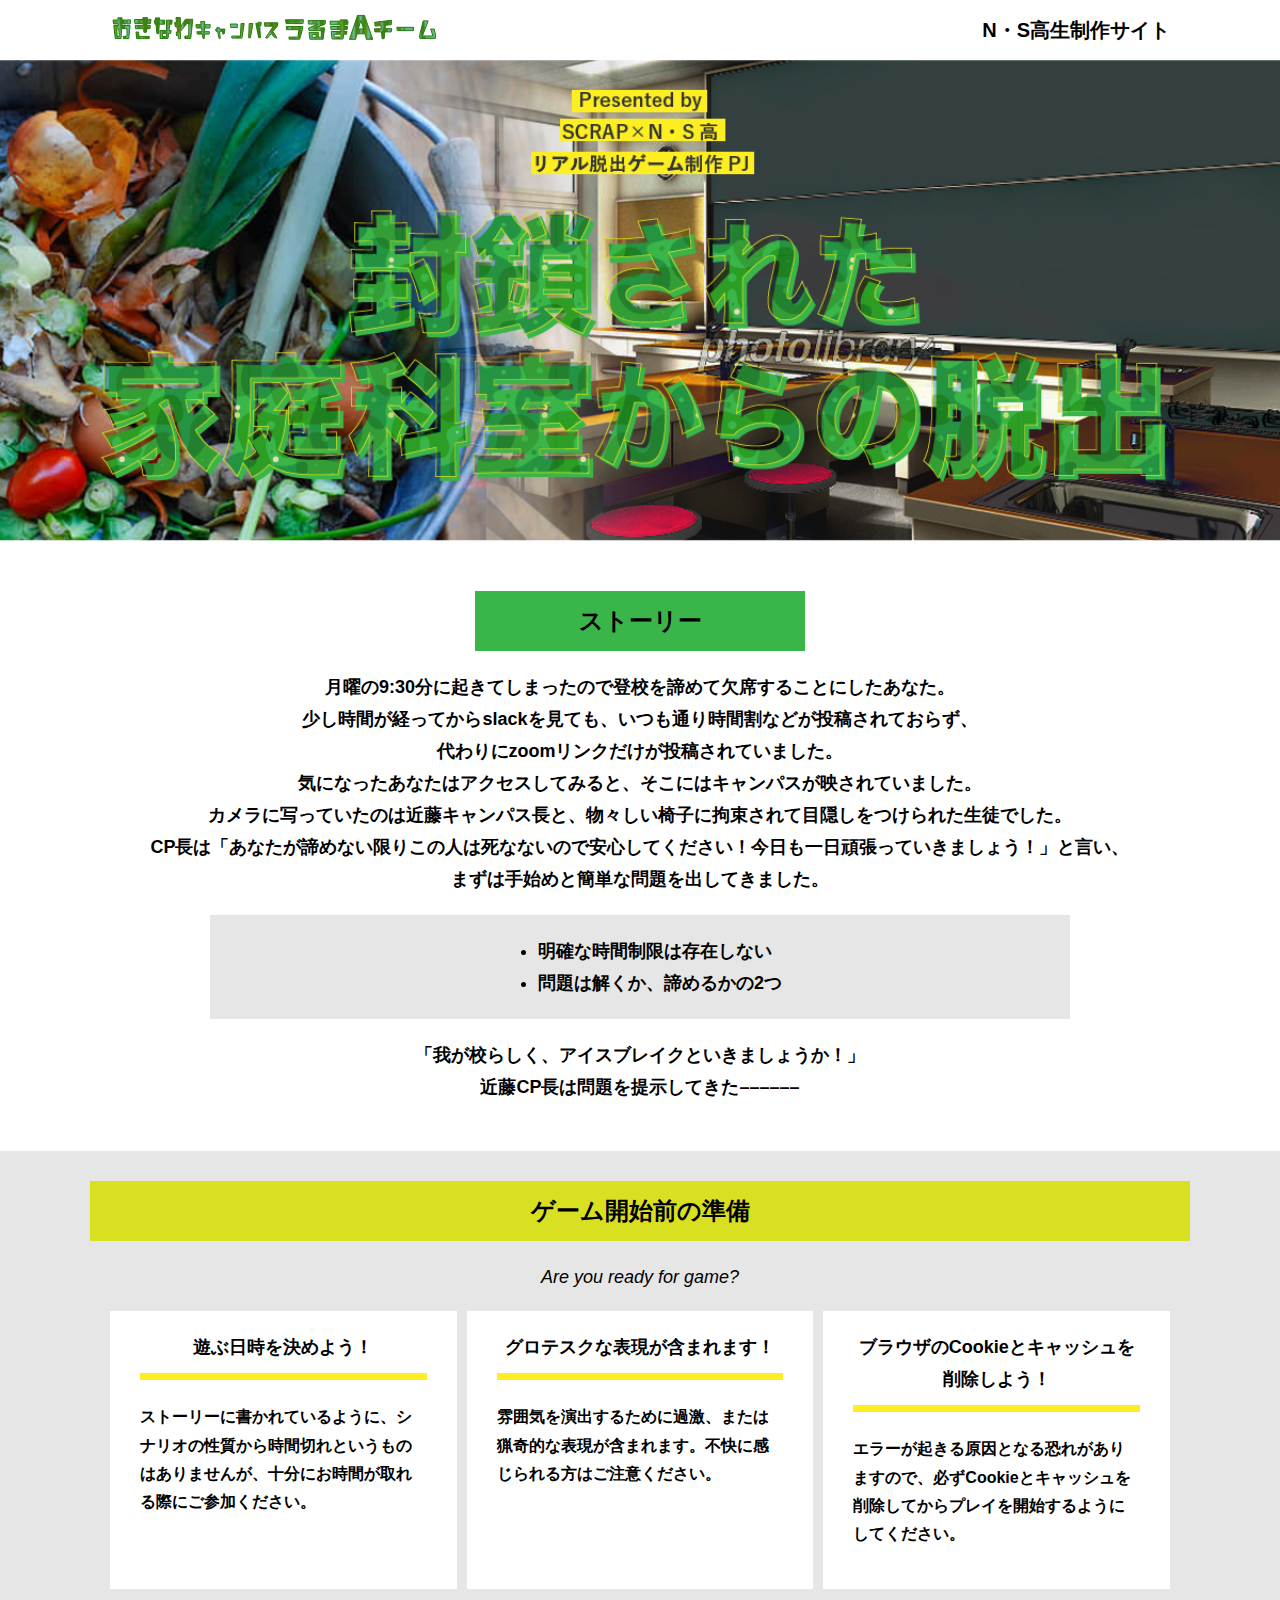
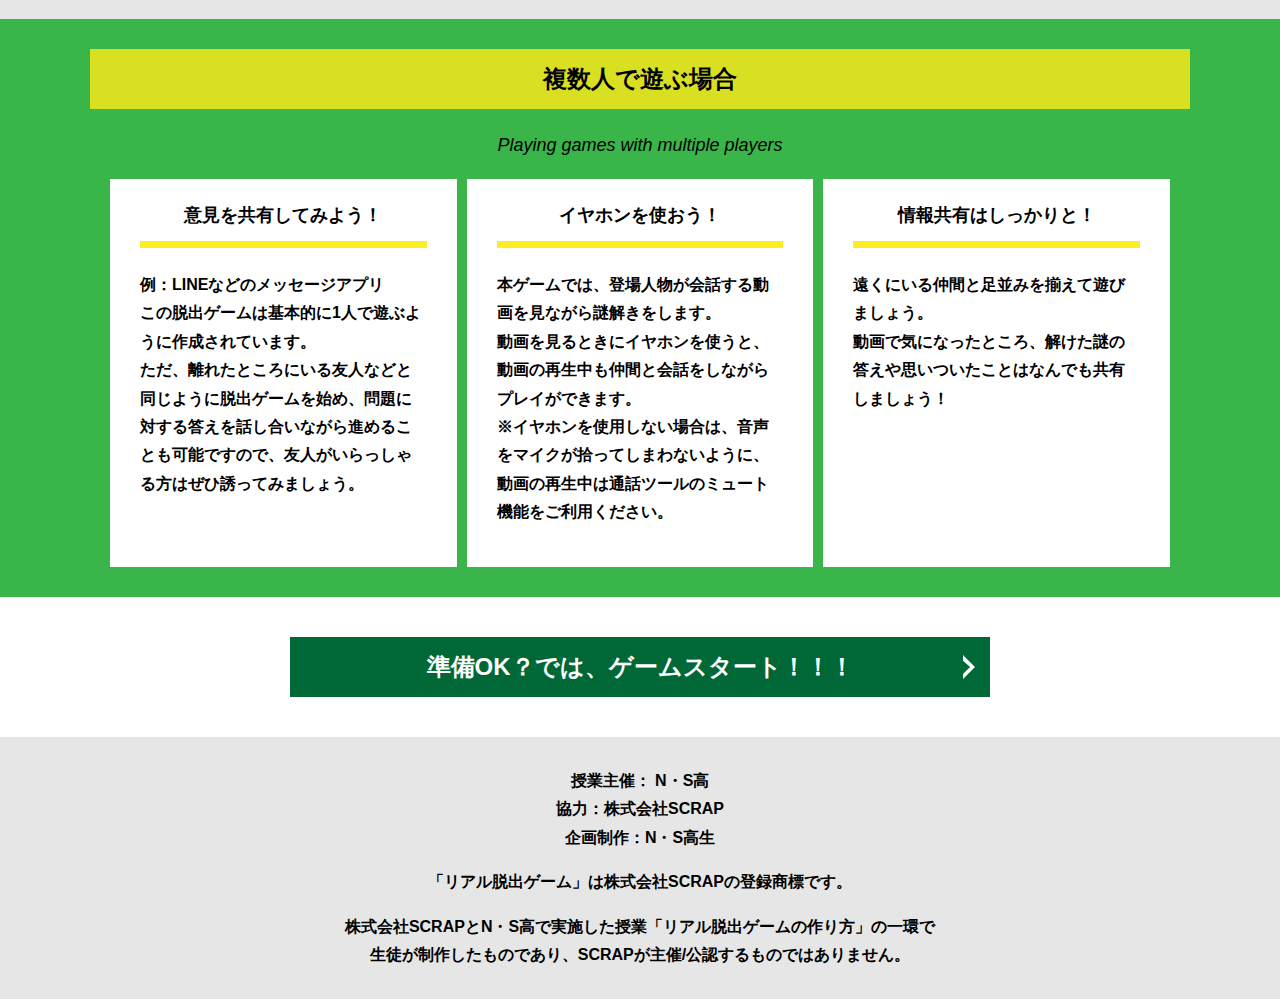
==== commit db18cb20: "Update index.html" ====
--- a/real-escape-game-v5/index.html
+++ b/real-escape-game-v5/index.html
@@ -70,7 +70,7 @@
           <div class="column">
             <div class="card">
               <h3 class="card__title">グロテスクな表現が含まれます！</h3>
-              <p class="card__content"></p>
+              <p class="card__content">雰囲気を演出するために過激、または猟奇的な表現が含まれます。不快に感じられる方はご注意ください。</p>
             </div>
           </div>
           <div class="column">
